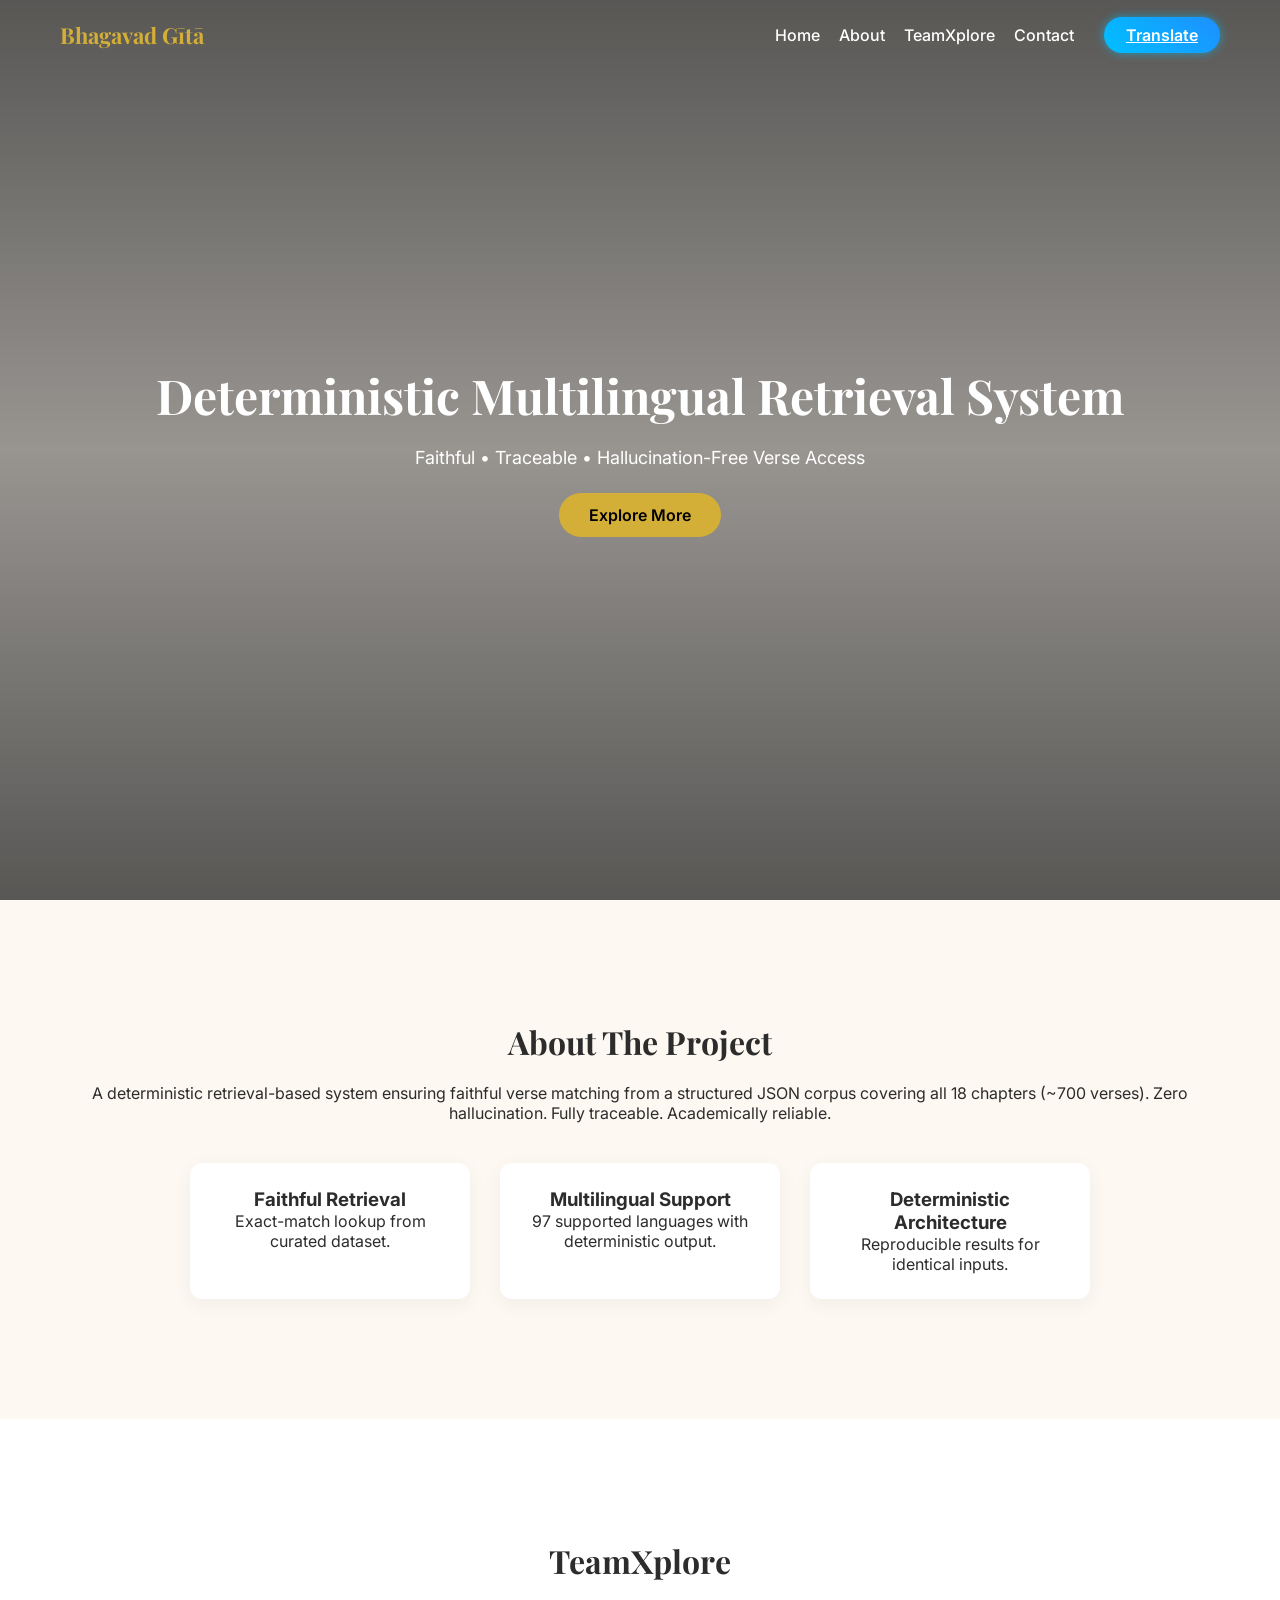
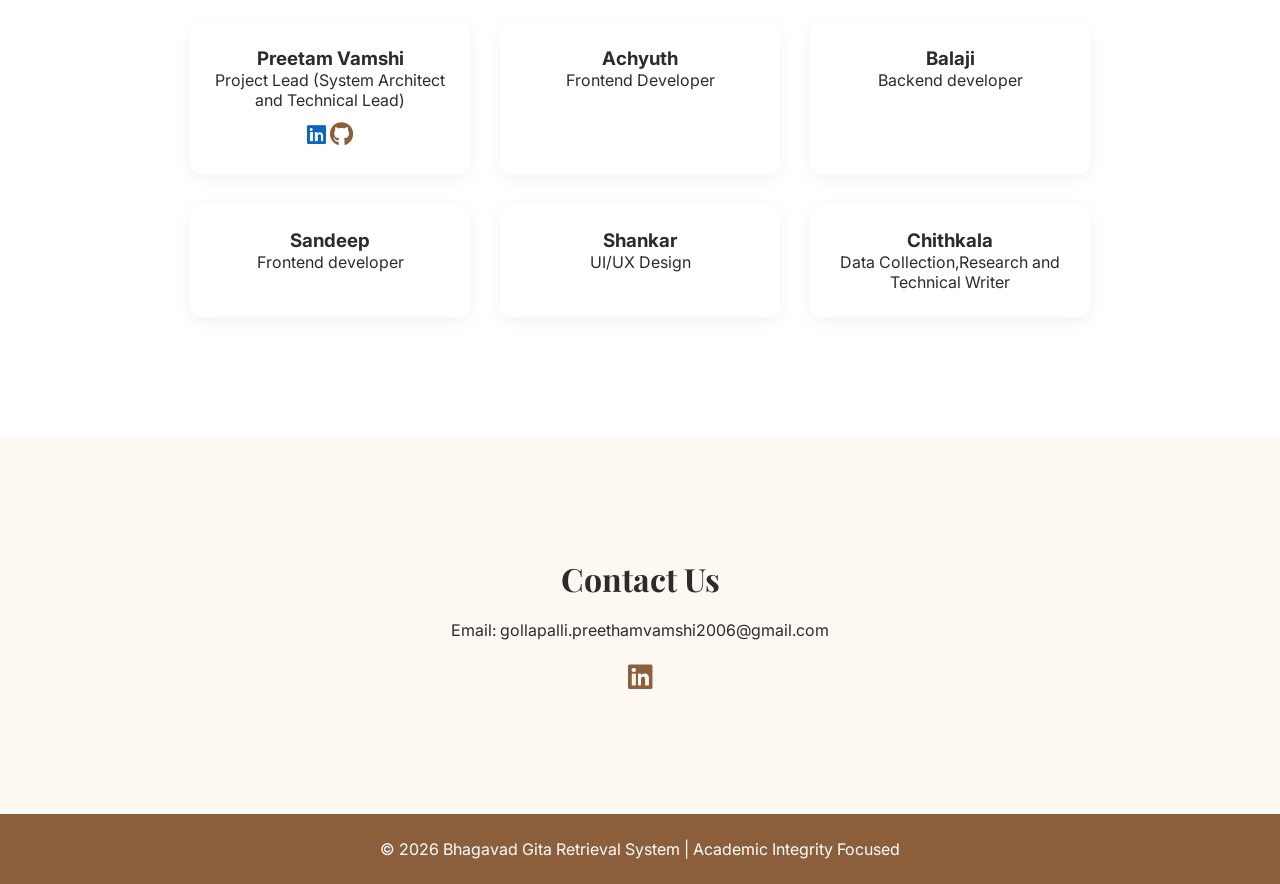
==== DASHBOARD/index.html @ b33cd9d7 "CSS changes in Dashboard" ====
<!DOCTYPE html>
<html lang="en">
<head>
  <meta charset="UTF-8">
  <title>Bhagavad Gita Retrieval System</title>
  <meta name="viewport" content="width=device-width, initial-scale=1.0">

  <!-- Fonts -->
  <link href="https://fonts.googleapis.com/css2?family=Playfair+Display:wght@600;700&family=Inter:wght@300;400;500;600&display=swap" rel="stylesheet">
  <link rel="stylesheet" href="https://cdnjs.cloudflare.com/ajax/libs/font-awesome/6.5.0/css/all.min.css">
  <link rel="stylesheet" href="style.css">
</head>
<body>

<!-- ================= NAVBAR ================= -->
<header class="navbar">
  <div class="container nav-content">

    <div class="logo">Bhagavad Gītā</div>

    <div class="right-section">

      <nav>
        <a href="#home">Home</a>
        <a href="#about">About</a>
        <a href="#team">TeamXplore</a>
        <a href="#contact">Contact</a>
      </nav>

      <a href="../frontend/BV/translation.html" target="_self" class="glow-btn">Translate</a>

    </div>
  </div>
</header>


<!-- ================= HERO ================= -->
<section id="home" class="hero">

  <video autoplay muted loop playsinline class="hero-video">
    <source src="hero.mp4" type="video/mp4">
  </video>

  <div class="hero-overlay">
    <h1>Deterministic Multilingual Retrieval System</h1>
    <p>Faithful • Traceable • Hallucination-Free Verse Access</p>
    <a href="#about" class="btn">Explore More</a>
  </div>

</section>


<!-- ================= ABOUT ================= -->
<section id="about" class="section">
  <div class="container">
    <h2>About The Project</h2>
    <p>
      A deterministic retrieval-based system ensuring faithful verse matching
      from a structured JSON corpus covering all 18 chapters (~700 verses).
      Zero hallucination. Fully traceable. Academically reliable.
    </p>

    <div class="features">
      <div class="card">
        <h3>Faithful Retrieval</h3>
        <p>Exact-match lookup from curated dataset.</p>
      </div>

      <div class="card">
        <h3>Multilingual Support</h3>
        <p>97 supported languages with deterministic output.</p>
      </div>

      <div class="card">
        <h3>Deterministic Architecture</h3>
        <p>Reproducible results for identical inputs.</p>
      </div>
    </div>
  </div>
</section>


<!-- ================= TEAM ================= -->
<section id="team" class="section alt">
  <div class="container">
    <h2>TeamXplore</h2>

    <div class="team-grid">
      <div class="team-card">
        <h3>Preetam Vamshi</h3>
        <p>Project Lead (System Architect and Technical Lead)</p>

        <a href="https://www.linkedin.com/in/gollapalli-preetam-vamsi"
          target="_self"
          rel="noopener noreferrer"

          class="linkedin-icon">
          <i class="fab fa-linkedin"></i>
         </a>
        <a href="https://github.com/Preetam-Vamsi-2006" target="_self" class="github-icon">
         <i class="fab fa-github"></i>
         </a>
      </div>

      <div class="team-card">
        <h3>Achyuth</h3>
        <p>Frontend Developer</p>
      </div>

      <div class="team-card">
        <h3>Balaji</h3>
        <p>Backend developer</p>
      </div>
       <div class="team-card">
        <h3>Sandeep</h3>
        <p>Frontend developer</p>
      </div>

      <div class="team-card">
        <h3>Shankar</h3>
        <p>UI/UX Design</p>
      </div>
      <div class="team-card">
        <h3>Chithkala</h3>
        <p>Data Collection,Research and Technical Writer</p>
      </div>
    </div>
  </div>
</section>


<!-- ================= CONTACT ================= -->
<section id="contact" class="section">
  <div class="container">
    <h2>Contact Us</h2>
    <p class="contact-email">
      Email: gollapalli.preethamvamshi2006@gmail.com
    </p>
       <div class="contact-social">

      <a href="https://www.linkedin.com/in/gollapalli-preetam-vamsi"
         target="_self">
        <i class="fab fa-linkedin"></i>
      </a>

      

    </div>
  </div>
</section>


<footer class="footer">
  <p>© 2026 Bhagavad Gita Retrieval System | Academic Integrity Focused</p>
</footer>


<script>
window.addEventListener("scroll", function() {
  const nav = document.querySelector(".navbar");
  if (window.scrollY > 50) {
    nav.classList.add("scrolled");
  } else {
    nav.classList.remove("scrolled");
  }
});
</script>

</body>
</html>
---- DASHBOARD/style.css ----
/* ===== RESET ===== */
* {
  margin: 0;
  padding: 0;
  box-sizing: border-box;
}

html {
  scroll-behavior: smooth;
}

body {
  font-family: 'Inter', sans-serif;
  background: #FDF8F2;
  color: #2C2C2C;
}

/* ===== CONTAINER ===== */
.container {
  max-width: 1200px;
  margin: auto;
  padding: 0 20px;
}

/* ===== NAVBAR ===== */
.navbar {
  position: fixed;
  width: 100%;
  top: 0;
  z-index: 1000;
  background: transparent;
  transition: 0.3s ease;
}

.navbar.scrolled {
  background: white;
  box-shadow: 0 2px 12px rgba(0,0,0,0.08);
}

.nav-content {
  display: flex;
  justify-content: space-between;
  align-items: center;
  height: 70px;
}

.logo {
  font-family: 'Playfair Display', serif;
  font-size: 22px;
  color: #D4AF37;
  font-weight: 700;
}

.right-section {
  display: flex;
  align-items: center;
  gap: 15px;
}

.navbar nav a {
  text-decoration: none;
  color: white;
  font-weight: 500;
  margin-right: 15px;
  transition: 0.3s;
}

.navbar.scrolled nav a {
  color: #8B5E3C;
}

.navbar nav a:hover {
  color: #D4AF37;
}

/* ===== PREMIUM BUTTONS ===== */

/* Wireshark Style Outline Button */
.outline-btn {
  padding: 8px 20px;
  border-radius: 30px;
  background: transparent;
  color: #00bfff;
  font-weight: 500;
  cursor: pointer;
  border: 2px solid #00bfff;
  transition: 0.3s ease;
}

.outline-btn:hover {
  background: #00bfff;
  color: black;
  box-shadow: 0 0 15px #00bfff;
}

/* Gradient Glow Button */
.glow-btn {
  padding: 8px 22px;
  border-radius: 30px;
  border: none;
  background: linear-gradient(45deg, #00bfff, #1e90ff);
  color: white;
  font-weight: 600;
  cursor: pointer;
  transition: 0.3s ease;
  box-shadow: 0 0 10px rgba(0,191,255,0.6);
}

.glow-btn:hover {
  transform: translateY(-2px);
  box-shadow: 0 0 20px rgba(0,191,255,0.9);
}

/* ===== HERO ===== */
.hero {
  position: relative;
  width: 100%;
  height: 100vh;
  overflow: hidden;
}

.hero-video {
  position: fixed;
  top: 0;
  left: 0;
  width: 100vw;
  height: 100vh;
  object-fit: cover;
  z-index: -1;
  pointer-events: none;
}

.hero-overlay {
  position: relative;
  z-index: 2;
  height: 100vh;
  display: flex;
  flex-direction: column;
  justify-content: center;
  align-items: center;
  text-align: center;
  background: linear-gradient(
    to bottom,
    rgba(0,0,0,0.65),
    rgba(0,0,0,0.4),
    rgba(0,0,0,0.65)
  );
  color: white;
  padding: 20px;
}

.hero-overlay h1 {
  font-family: 'Playfair Display', serif;
  font-size: 48px;
  margin-bottom: 20px;
}

.hero-overlay p {
  font-size: 18px;
  margin-bottom: 25px;
}

.btn {
  display: inline-block;
  padding: 12px 30px;
  background: #D4AF37;
  color: black;
  border-radius: 30px;
  text-decoration: none;
  font-weight: 600;
  transition: 0.3s;
}

.btn:hover {
  background: #b9972e;
}

/* ===== SECTIONS ===== */
.section {
  padding: 120px 0;
  background: #FDF8F2;
  text-align: center;
}

.section h2 {
  font-family: 'Playfair Display', serif;
  margin-bottom: 20px;
  font-size: 32px;
}

.alt {
  background: white;
}

/* ===== CARDS ===== */
.features,
.team-grid {
  margin-top: 40px;
  display: flex;
  justify-content: center;
  gap: 30px;
  flex-wrap: wrap;
}

.card,
.team-card {
  background: white;
  padding: 25px;
  width: 280px;
  border-radius: 12px;
  box-shadow: 0 5px 20px rgba(0,0,0,0.05);
  transition: 0.3s;
  position:relative;
  z-index:5;
}

.card:hover,
.team-card:hover {
  transform: translateY(-6px);
}

/* ===== CONTACT ===== */
.contact-form {
  max-width: 450px;
  margin: 30px auto;
  display: flex;
  flex-direction: column;
}

.contact-form input,
.contact-form textarea {
  margin: 10px 0;
  padding: 12px;
  border-radius: 6px;
  border: 1px solid #ccc;
}

.footer {
  text-align: center;
  padding: 25px;
  background: #8B5E3C;
  color: white;
}
.linkedin-icon {
  display: inline-block;
  margin-top: 12px;
  font-size: 22px;
  color: #0A66C2;
  transition: 0.3s ease;
  pointer-events: auto;
  z-index: 10;
  position: relative;
}

.linkedin-icon:hover {
  transform: scale(1.2);
  color: #004182;
}

.github-icon {
    display: inline-block;
    margin-top: 10px;
    font-size: 24px;
    color: #8B5E3C;
    transition: 0.3s ease;
    pointer-events: auto;
    z-index: 10;
    position: relative;
}

.github-icon:hover {
    color: #D4AF37;
    transform: scale(1.2);
}

.social-icons {
    margin-top: 15px;

    display: flex;
    justify-content: center;
    align-items: center;

    gap: 30px;        /* ⭐ MAIN spacing control */
}

/* icon size */
.social-icons a {
    font-size: 26px;
    color: #8B5E3C;
    text-decoration: none;

    display: inline-flex;   /* IMPORTANT */
    align-items: center;
    justify-content: center;

    transition: 0.3s ease;
}

.social-icons a:hover {
    color: #D4AF37;
    transform: scale(1.2);
}

.contact-social {
    margin-top: 20px;
    display: flex;
    justify-content: center;
    gap: 35px;
}

.contact-social a {
    font-size: 28px;
    color: #8B5E3C;
    transition: 0.3s ease;
}

.contact-social a:hover {
    color: #D4AF37;
    transform: scale(1.2);
}
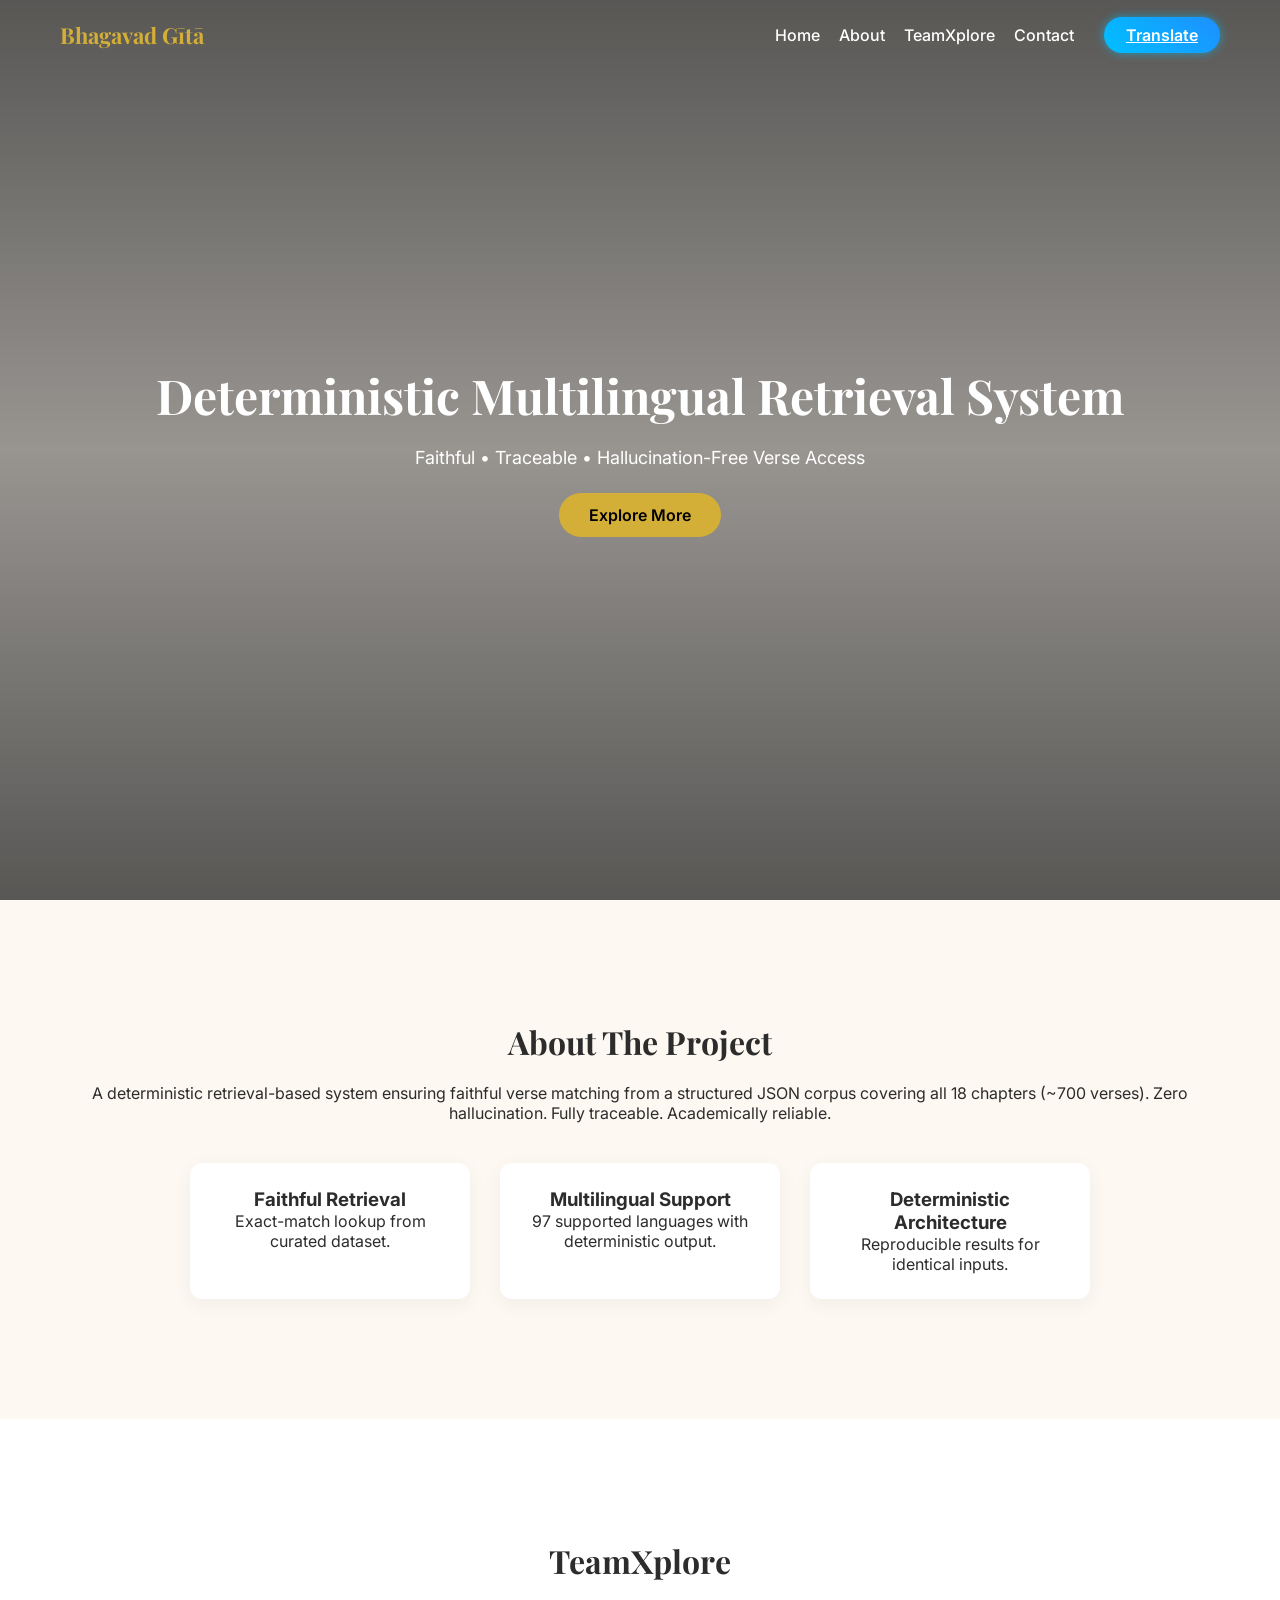
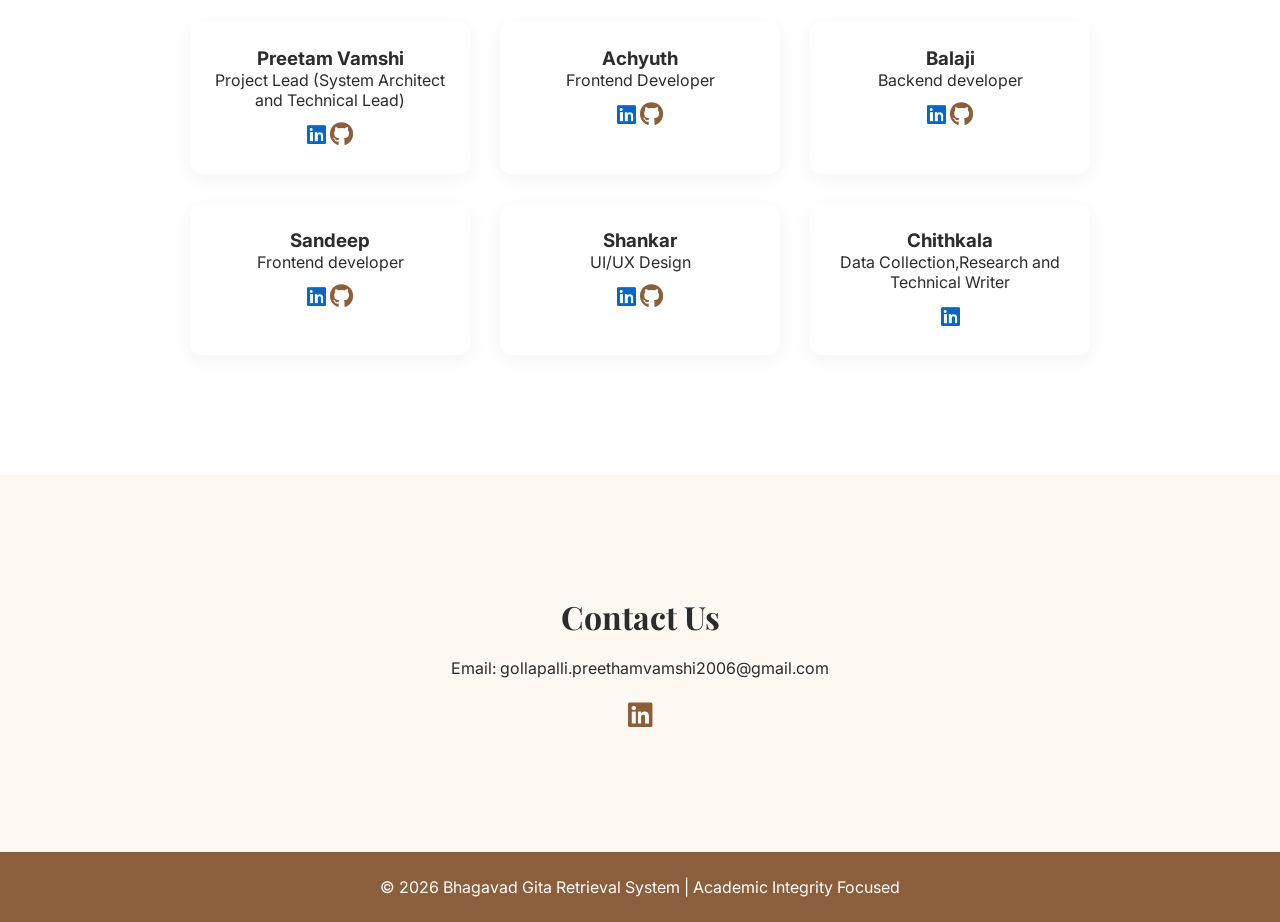
==== commit 690383e5: "Linkedin icons and github icons" ====
--- a/DASHBOARD/index.html
+++ b/DASHBOARD/index.html
@@ -105,24 +105,72 @@
       <div class="team-card">
         <h3>Achyuth</h3>
         <p>Frontend Developer</p>
+           <a href="https://www.linkedin.com/in/achyuthparisha"
+          target="_self"
+          rel="noopener noreferrer"
+
+          class="linkedin-icon">
+          <i class="fab fa-linkedin"></i>
+         </a>
+        <a href="https://github.com/Achyuth69" target="_self" class="github-icon">
+         <i class="fab fa-github"></i>
+         </a>
       </div>
 
       <div class="team-card">
         <h3>Balaji</h3>
         <p>Backend developer</p>
+
+          <a href="https://www.linkedin.com/in/rupaji-balaji-597aa5293/"
+          target="_self"
+          rel="noopener noreferrer"
+
+          class="linkedin-icon">
+          <i class="fab fa-linkedin"></i>
+         </a>
+        <a href="https://github.com/RupajiBalaji" target="_self" class="github-icon">
+         <i class="fab fa-github"></i>
+         </a>
       </div>
        <div class="team-card">
         <h3>Sandeep</h3>
         <p>Frontend developer</p>
+           <a href="https://www.linkedin.com/in/pshalemsandeep/"
+          target="_self"
+          rel="noopener noreferrer"
+
+          class="linkedin-icon">
+          <i class="fab fa-linkedin"></i>
+         </a>
+        <a href="https://github.com/P-Shalem-Sandeep-Babu" target="_self" class="github-icon">
+         <i class="fab fa-github"></i>
+         </a>
       </div>
 
       <div class="team-card">
         <h3>Shankar</h3>
         <p>UI/UX Design</p>
+           <a href="https://www.linkedin.com/in/ashankarsrivathsa/"
+          target="_self"
+          rel="noopener noreferrer"
+
+          class="linkedin-icon">
+          <i class="fab fa-linkedin"></i>
+         </a>
+         <a href="https://github.com/ShankarSrivathsa" target="_self" class="github-icon">
+         <i class="fab fa-github"></i>
+         </a>
       </div>
       <div class="team-card">
         <h3>Chithkala</h3>
         <p>Data Collection,Research and Technical Writer</p>
+          <a href="https://www.linkedin.com/in/chithkala"
+          target="_self"
+          rel="noopener noreferrer"
+
+          class="linkedin-icon">
+          <i class="fab fa-linkedin"></i>
+         </a>
       </div>
     </div>
   </div>
